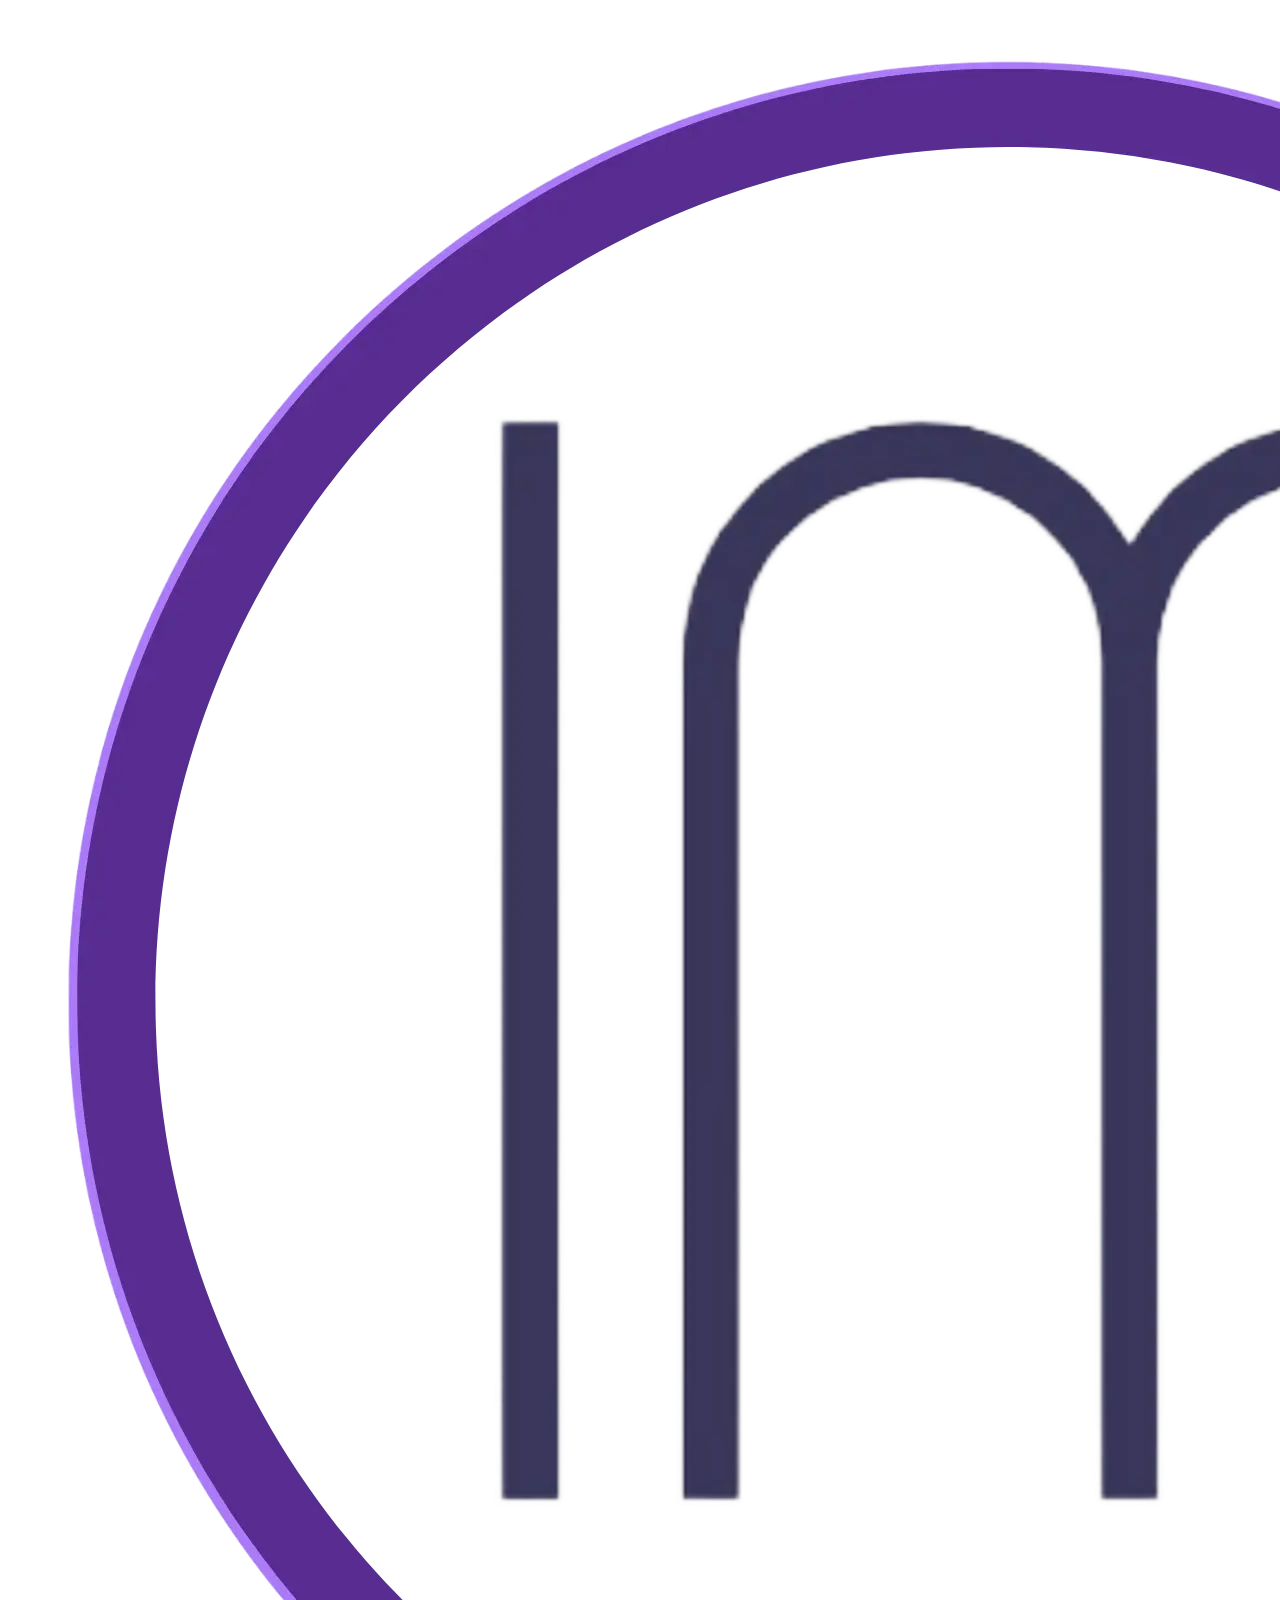
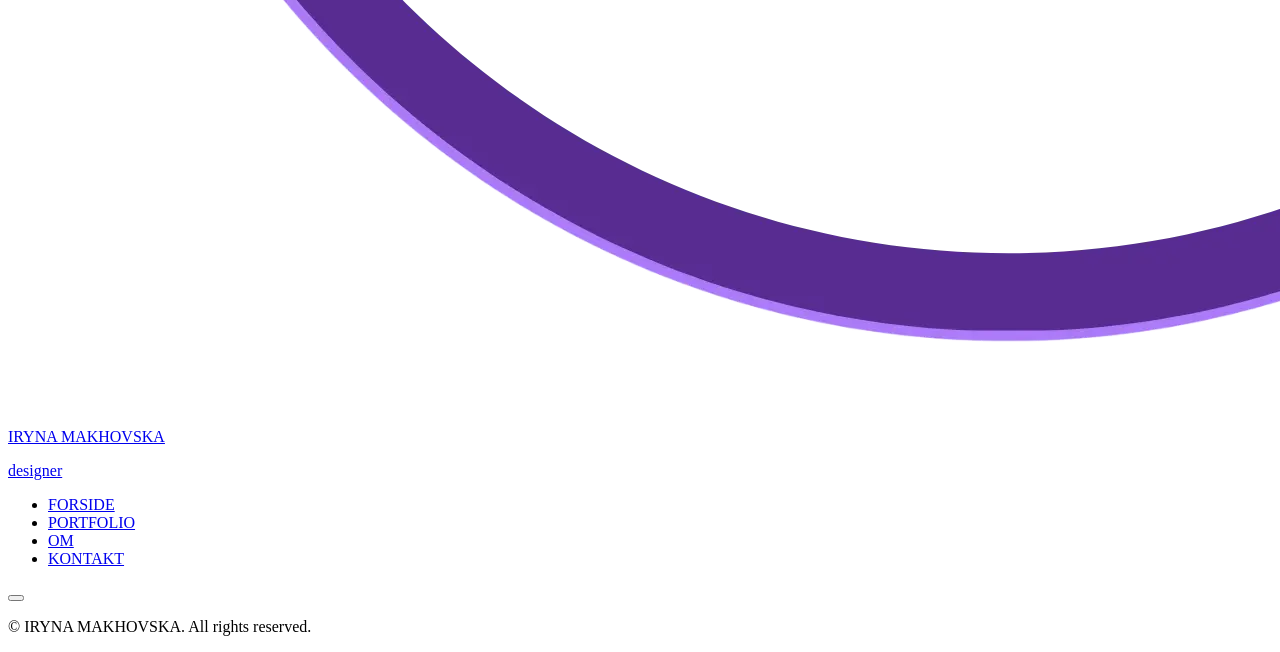
==== kontakt.html @ 2dfa02fa "oprettelse af html-filer og img-mappe" ====
<!DOCTYPE html>
<html lang="en">
<head>
  <meta charset="UTF-8" />
  <meta name="viewport" content="width=device-width, initial-scale=1.0" />
  <title>IRYNA MAKHOVSKA-designer</title>
  <meta name="description" content="IRYNA MAKHOVSKA — Multimediedesigner baseret i Danmark." />
  <meta name="theme-color" content="#002350" />

  <meta property="og:type" content="website" />
  <meta property="og:title" content="IRYNA MAKHOVSKA | Designer" />
  <meta property="og:description" content="Digital Design" />

  <link rel="icon" href="data:image/svg+xml,%3Csvg xmlns='http://www.w3.org/2000/svg' viewBox='0 0 64 64'%3E%3Crect width='64' height='64' fill='%23002350'/%3E%3Ctext x='32' y='42' font-family='Georgia, serif' font-size='30' fill='%23ffffff' text-anchor='middle'%3EIM%3C/text%3E%3C/svg%3E" />

  <!-- Fonts -->
  <link rel="preconnect" href="https://fonts.googleapis.com">
  <link rel="preconnect" href="https://fonts.gstatic.com" crossorigin>
  <link href="https://fonts.googleapis.com/css2?family=Alata&display=swap" rel="stylesheet">

  <!-- Main CSS -->
  <link rel="stylesheet" href="css/style.css" />
</head>

<body>

    <header class="site-header">
    <div class="header-bg"></div>

    <div class="container header-inner">
      <div class="logo">
        <a href="index.html" class="logo-link">
         <div class="logo-image">
           <img src="img/logo.webp" alt="logo-image">
         </div>
         <div class="logo-text">
           <p class="logo-name">IRYNA MAKHOVSKA</p>
           <p class="logo-subtitle">designer</p>
         </div>
        </a>
      </div>

      <nav class="nav" id="primary-nav">
        <ul class="nav-list">
          <li><a href="index.html" aria-current="page">FORSIDE</a></li>
          <li><a href="portefølje.html">PORTFOLIO</a></li>
          <li><a href="om.html">OM</a></li>
          <li><a href="kontakt.html">KONTAKT</a></li>
        </ul>
      </nav>

      <button class="burger" id="navToggle" aria-label="Toggle navigation" aria-expanded="false" aria-controls="primary-nav">
        <span></span>
        <span></span>
        <span></span>
      </button>
    </div>
  </header>

  <main>



     </main>

  <!-- FOOTER -->
  <footer class="site-footer">
    <div class="container footer-inner">
      <p>© <span id="year"></span> IRYNA MAKHOVSKA. All rights reserved.</p>
    </div>
  </footer>

  <script type="module" src="js/main.js"></script>
</body>
</html>
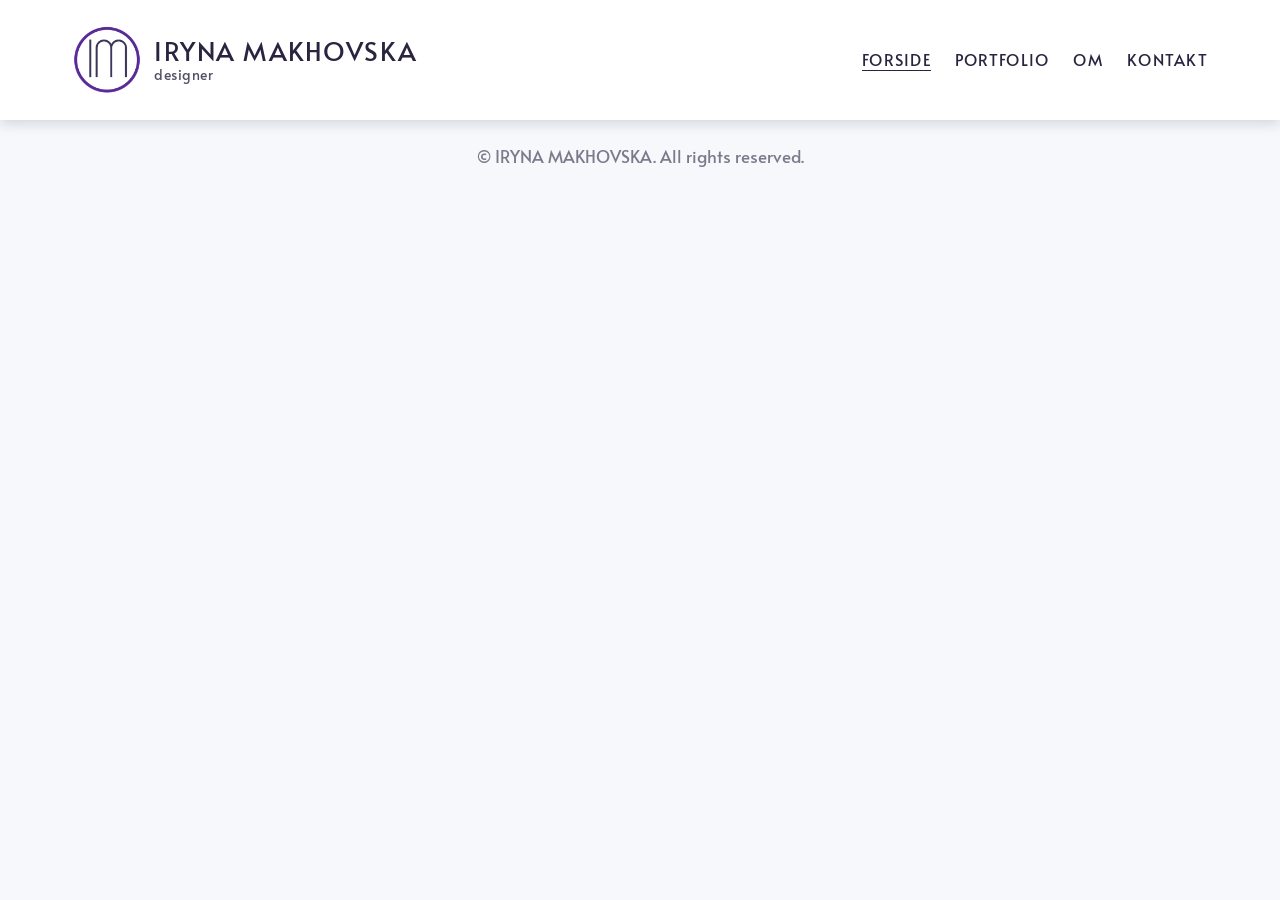
==== commit d95e45fa: "rettelse af index" ====
--- a/kontakt.html
+++ b/kontakt.html
@@ -1,5 +1,5 @@
 <!DOCTYPE html>
-<html lang="en">
+<html lang="da">
 <head>
   <meta charset="UTF-8" />
   <meta name="viewport" content="width=device-width, initial-scale=1.0" />
@@ -22,7 +22,7 @@
   <link rel="stylesheet" href="css/style.css" />
 </head>
 
-<body>
+<body id="top">
 
     <header class="site-header">
     <div class="header-bg"></div>
--- a/css/style.css
+++ b/css/style.css
@@ -0,0 +1,822 @@
+/* Spacing-skala */
+/* Layout */
+/* Breakpoints */
+*,
+*::before,
+*::after {
+  margin: 0;
+  padding: 0;
+  box-sizing: border-box;
+}
+
+html {
+  scroll-behavior: smooth;
+}
+
+body {
+  width: 100%;
+  background-color: #f6f8fc;
+  font-family: "Alata", "Segoe UI", sans-serif;
+  line-height: 1.6;
+  color: #2b2440;
+  overflow-x: hidden;
+  -webkit-font-smoothing: antialiased;
+}
+
+img {
+  max-width: 100%;
+  display: block;
+}
+
+a {
+  color: inherit;
+}
+
+h1,
+h2,
+h3 {
+  font-family: "Alata", Georgia, serif;
+  font-weight: 500;
+  line-height: 1.15;
+  margin: 0 0 1.5rem;
+}
+
+h1 {
+  font-size: clamp(2.5rem, 6vw, 4rem);
+}
+
+h2 {
+  font-size: 2.2rem;
+}
+
+p {
+  font-size: 1.05rem;
+  font-weight: 400;
+}
+
+.heading {
+  font-weight: bold;
+}
+
+section {
+  padding: 40px 0;
+}
+
+.visually-hidden {
+  position: absolute;
+  width: 1px;
+  height: 1px;
+  overflow: hidden;
+  clip: rect(0 0 0 0);
+  white-space: nowrap;
+}
+
+@media (prefers-reduced-motion: reduce) {
+  html {
+    scroll-behavior: auto;
+  }
+  *, *::before, *::after {
+    animation-duration: 0.01ms !important;
+    transition-duration: 0.01ms !important;
+  }
+}
+a:focus-visible,
+button:focus-visible,
+input:focus-visible,
+textarea:focus-visible {
+  outline: 3px solid #9f38ff;
+  outline-offset: 2px;
+}
+
+.fade-in {
+  opacity: 0;
+  transform: translateY(20px);
+  transition: opacity 0.6s ease, transform 0.6s ease;
+}
+.fade-in.visible {
+  opacity: 1;
+  transform: translateY(0);
+}
+
+.section {
+  padding: 4rem 1rem;
+}
+
+.section--light {
+  background: #f6f8fc;
+}
+
+.section--dark {
+  background: #1a181b;
+  color: #f4eefc;
+}
+
+.section__heading {
+  text-align: center;
+  margin-bottom: 2.5rem;
+}
+
+.section__heading--on-dark {
+  color: #f4eefc;
+}
+
+.site-header {
+  position: relative;
+  height: 120px;
+  display: flex;
+  align-items: center;
+  color: #ffffff;
+  z-index: 1000;
+  box-shadow: 0 4px 12px rgba(5, 26, 46, 0.15);
+}
+
+.header-bg {
+  position: absolute;
+  inset: 0;
+  background: white;
+  background-size: cover;
+  background-position: center;
+  z-index: 0;
+}
+
+.header-inner {
+  position: relative;
+  z-index: 1;
+  display: flex;
+  justify-content: space-between;
+  align-items: center;
+  width: 100%;
+  height: 100%;
+  padding: 0 0.5rem;
+}
+
+/* Logo */
+.logo {
+  display: flex;
+  flex-direction: column;
+  line-height: 1.1;
+  align-items: flex-start;
+  text-align: left;
+  color: #2b2440;
+}
+
+.logo-name {
+  font-size: 1.6rem;
+  letter-spacing: 0.06em;
+  margin: 0 0 0.15rem;
+  font-family: "Alata", Georgia, serif;
+  font-weight: 500;
+  text-align: left;
+}
+
+.logo-subtitle {
+  font-size: 0.85rem;
+  letter-spacing: 0.04em;
+  opacity: 0.8;
+  margin: 0;
+  text-align: left;
+}
+
+.logo-link {
+  display: flex;
+  align-items: center;
+  gap: 0.75rem;
+  text-align: left;
+  text-decoration: none;
+  color: inherit;
+}
+
+.logo-image {
+  width: 70px;
+  height: 70px;
+  flex-shrink: 0;
+}
+
+.logo-image img {
+  width: 100%;
+  height: 100%;
+  -o-object-fit: contain;
+     object-fit: contain;
+  display: block;
+}
+
+.logo-text {
+  display: flex;
+  flex-direction: column;
+  align-items: flex-start;
+  text-align: left;
+}
+
+/* Navigation */
+.nav-list {
+  display: flex;
+  gap: 1.5rem;
+  list-style: none;
+  margin: 0;
+  padding: 0;
+}
+.nav-list a {
+  color: #2b2440;
+  text-decoration: none;
+  letter-spacing: 0.08em;
+  font-size: 1rem;
+}
+.nav-list a:hover, .nav-list a:focus-visible {
+  opacity: 0.6;
+}
+.nav-list a[aria-current=page] {
+  border-bottom: 1px solid currentColor;
+}
+
+/* Burger */
+.burger {
+  display: none;
+  flex-direction: column;
+  gap: 5px;
+  background: none;
+  border: none;
+  cursor: pointer;
+  padding: 0;
+  z-index: 10;
+}
+.burger span {
+  width: 28px;
+  height: 3px;
+  background-color: #2b2440;
+  transition: 0.3s ease;
+}
+.burger.active span:nth-child(1) {
+  transform: translateY(8px) rotate(45deg);
+}
+.burger.active span:nth-child(2) {
+  opacity: 0;
+}
+.burger.active span:nth-child(3) {
+  transform: translateY(-8px) rotate(-45deg);
+}
+
+/* Container */
+.container {
+  width: 100%;
+  max-width: 1200px;
+  margin: 0 auto;
+  padding: 0 2rem;
+}
+
+h1 {
+  text-align: center;
+  margin-bottom: 50px;
+}
+
+/* Hero */
+.hero {
+  position: relative;
+  min-height: 60vh;
+  display: flex;
+  align-items: center;
+  overflow: hidden;
+  color: #f4eefc;
+}
+
+.hero-bg {
+  position: absolute;
+  inset: 0;
+  background-image: url(../img/bg4.webp);
+  background-size: cover;
+  background-position: center;
+  background-repeat: no-repeat;
+}
+
+.hero-content {
+  position: relative;
+  z-index: 1;
+  padding: 2.5rem 1rem 4rem;
+  max-width: 1100px;
+  margin: 0 auto;
+  width: 100%;
+  text-align: center;
+}
+
+.hero-name {
+  font-size: clamp(2.5rem, 6vw, 4rem);
+  letter-spacing: 0.02em;
+  color: #f4eefc;
+}
+
+.hero-tagline {
+  max-width: 32ch;
+  margin-left: auto;
+  margin-right: auto;
+  opacity: 0.85;
+  margin-bottom: 1.5rem;
+}
+
+/* Knapper */
+.btn-dark, .btn {
+  display: block;
+  width: -moz-max-content;
+  width: max-content;
+  margin: 1.5rem auto 0;
+  font-family: "Alata", Georgia, serif;
+  font-size: 0.9rem;
+  font-weight: 600;
+  letter-spacing: 0.04em;
+  text-decoration: none;
+  padding: 0.65em 1.8em;
+  border-radius: 999px;
+  border: 2px solid #9f38ff;
+  cursor: pointer;
+  transition: transform 0.15s ease, background 0.15s ease, color 0.15s ease;
+}
+.btn-dark:active, .btn:active {
+  transform: scale(0.97);
+}
+
+.btn {
+  background: #ffffff;
+  color: #2b2440;
+}
+.btn:hover, .btn:focus-visible {
+  background: #cdb2ea;
+}
+
+.btn-dark {
+  background: transparent;
+  color: #f4eefc;
+}
+.btn-dark:hover, .btn-dark:focus-visible {
+  background: #9f38ff;
+  color: #ffffff;
+}
+
+/* Om mig */
+.about {
+  max-width: 1100px;
+  margin: 0 auto;
+  display: grid;
+  gap: 1.5rem;
+  text-align: start;
+  color: white;
+  background-color: #1a181b;
+  border-radius: 20px;
+  padding-bottom: 3rem;
+}
+@media (min-width: 700px) {
+  .about {
+    grid-template-columns: 1fr 1fr;
+    text-align: left;
+    align-items: center;
+    gap: 2.5rem;
+  }
+}
+
+.about-text {
+  padding: 2rem;
+}
+
+.about-image img {
+  border-radius: 20px;
+  margin: 0 auto;
+}
+
+/* Kernekompetencer */
+.section-dark {
+  background-color: #1a181b;
+}
+
+.section-heading-on-dark {
+  color: #f4eefc;
+}
+
+.competence-grid {
+  display: grid;
+  grid-template-columns: 1fr;
+  gap: 1.5rem;
+  max-width: 1100px;
+  margin: 0 auto 2.5rem;
+}
+@media (min-width: 700px) {
+  .competence-grid {
+    grid-template-columns: repeat(3, 1fr);
+    gap: 2.5rem;
+  }
+}
+
+.competence-col {
+  position: relative;
+  min-height: 340px;
+  border-radius: 20px;
+  overflow: hidden;
+  background-size: cover;
+  background-position: center;
+  display: flex;
+  align-items: center;
+  text-align: center;
+}
+
+.competence-col-overlay {
+  position: absolute;
+  inset: 0;
+  background-color: #e7d9f4;
+}
+
+.competence-col-content {
+  position: relative;
+  z-index: 1;
+  width: 100%;
+  padding: 1.5rem 1rem;
+}
+
+.competence-col-title {
+  display: inline-block;
+  background: transparent;
+  color: #2b2440;
+  padding: 0.3em 1em;
+  font-size: clamp(1.6rem, 4.5vw, 3rem);
+  font-weight: bold;
+  text-decoration: underline;
+  margin-bottom: 1rem;
+  overflow-wrap: break-word;
+}
+
+.competence-col-list {
+  list-style: none;
+  margin: 0;
+  padding: 0;
+  display: flex;
+  flex-direction: column;
+  gap: 0.5rem;
+}
+.competence-col-list li {
+  color: #2b2440;
+  font-size: clamp(0.9rem, 2vw, 1.5rem);
+  overflow-wrap: break-word;
+  hyphens: auto;
+}
+
+.tool-badge {
+  display: inline-flex;
+  align-items: center;
+  justify-content: center;
+  width: 3.2rem;
+  height: 3.2rem;
+  border-radius: 12px;
+  overflow: hidden;
+  box-shadow: 0 4px 12px rgba(255, 255, 255, 0.7);
+}
+.tool-badge img {
+  width: 100%;
+  height: 100%;
+  -o-object-fit: contain;
+     object-fit: contain;
+}
+
+.tool-badge-plain {
+  background: #ffffff;
+  padding: 0.6rem;
+  box-shadow: 0 4px 12px rgba(26, 24, 27, 0.15);
+}
+
+.tools-block {
+  max-width: 1100px;
+  margin: 0 auto;
+  padding: 2.5rem 1rem;
+  text-align: center;
+  background-color: #1a181b;
+}
+
+.tools-heading {
+  color: #f4eefc;
+  font-size: 2rem;
+  letter-spacing: 0.08em;
+  opacity: 0.7;
+  margin-bottom: 1.5rem;
+}
+
+.tools-row {
+  display: flex;
+  flex-wrap: wrap;
+  justify-content: center;
+  gap: 0.9rem;
+}
+
+/*Cases*/
+.cases-nav {
+  padding: 3rem 0 1rem;
+  background-color: #ffffff;
+  margin-bottom: 50px;
+  padding-bottom: 70px;
+  background-size: cover;
+  background-position: center;
+  background-repeat: no-repeat;
+}
+.cases-nav .container {
+  max-width: 100%;
+  padding: 0 3rem;
+}
+
+.cases-nav-grid {
+  display: grid;
+  grid-template-columns: repeat(4, 1fr);
+  gap: 2rem;
+}
+
+.cases-nav-item {
+  position: relative;
+  display: block;
+  aspect-ratio: 1/1;
+  overflow: hidden;
+  border-radius: 20px;
+  text-decoration: none;
+  text-align: center;
+  box-shadow: 0 12px 30px rgba(26, 24, 27, 0.5);
+}
+
+.cases-nav-item img {
+  width: 100%;
+  height: 100%;
+  -o-object-fit: cover;
+     object-fit: cover;
+  transition: transform 0.4s ease;
+}
+
+.cases-nav-item::after {
+  content: "";
+  position: absolute;
+  inset: 0;
+  background: linear-gradient(to top, rgba(0, 0, 0, 0.55), rgba(0, 0, 0, 0));
+}
+
+.cases-nav-title {
+  position: absolute;
+  left: 0;
+  right: 0;
+  padding-left: 0.8rem;
+  padding-right: 0.8rem;
+  padding-bottom: 20px;
+  text-align: center;
+  bottom: 1rem;
+  z-index: 1;
+  color: #ffffff;
+  font-family: "Alata", Georgia, serif, serif;
+  font-size: clamp(1rem, 1.6vw, 1.6rem);
+  letter-spacing: 0.02rem;
+  overflow-wrap: break-word;
+  hyphens: auto;
+}
+
+.cases-nav-item:hover img,
+.cases-nav-item:focus-visible img {
+  transform: scale(1.06);
+}
+
+/* Kontaktformular */
+.contact-section {
+  background-image: url(../img/bg-light.webp);
+  background-size: cover;
+  background-position: center;
+  background-repeat: no-repeat;
+}
+
+.section__intro {
+  max-width: 42ch;
+  margin: 0 auto 1.5rem;
+  text-align: center;
+  opacity: 0.85;
+}
+
+.contact-form {
+  max-width: 480px;
+  margin: 0 auto;
+  background-color: white;
+  border-radius: 20px;
+  padding: 2.5rem;
+  margin-bottom: 4rem;
+  display: flex;
+  flex-direction: column;
+  gap: 1rem;
+  box-shadow: 0 12px 30px rgba(26, 24, 27, 0.5);
+}
+
+.contact-form-field {
+  font-family: "Alata", "Segoe UI", sans-serif;
+  font-size: 0.95rem;
+  padding: 0.75em 1em;
+  border: 1px solid rgba(43, 36, 64, 0.5);
+  border-radius: 20px;
+  background: #ffffff;
+}
+.contact-form-field::-moz-placeholder {
+  color: rgba(43, 36, 64, 0.55);
+}
+.contact-form-field::placeholder {
+  color: rgba(43, 36, 64, 0.55);
+}
+
+.contact-form-field-textarea {
+  resize: vertical;
+  min-height: 8rem;
+}
+
+.contact-form-status {
+  margin: 0;
+  font-size: 0.85rem;
+  min-height: 1.2em;
+}
+.contact-form-status[data-state=success] {
+  color: #1a7a3d;
+}
+.contact-form-status[data-state=error] {
+  color: #b3261e;
+}
+
+/* Footer */
+.site-footer {
+  text-align: center;
+  padding: 1.5rem;
+  font-size: 0.8rem;
+  color: rgba(43, 36, 64, 0.6);
+}
+
+/* Case study (portfolio.html) */
+.case-title {
+  text-align: center;
+  margin-bottom: 1.5rem;
+}
+
+.case-split {
+  display: grid;
+  gap: 1rem;
+  max-width: 1100px;
+  margin: 0 auto 4rem;
+  padding: 0 1rem;
+}
+@media (min-width: 700px) {
+  .case-split {
+    grid-template-columns: 1fr 1fr;
+    gap: 2.5rem;
+    align-items: stretch;
+  }
+}
+
+.case-split-image img {
+  width: 100%;
+  height: 100%;
+  -o-object-fit: cover;
+     object-fit: cover;
+  border-radius: 20px;
+}
+
+.case-split-text {
+  background: #e7d9f4;
+  border-radius: 20px;
+  padding: 1.5rem;
+  display: flex;
+  flex-direction: column;
+  justify-content: center;
+  gap: 1rem;
+}
+
+.case-meta-inline {
+  font-size: 0.9rem;
+  font-weight: 600;
+  opacity: 0.75;
+}
+
+.case-tools-inline {
+  font-size: 0.85rem;
+  opacity: 0.7;
+}
+
+/* Flydende kontakt-knap  */
+.floating-contact {
+  position: fixed;
+  right: 1rem;
+  bottom: 1rem;
+  z-index: 500;
+  display: inline-block;
+  padding: 0.65em 1.5em;
+  border-radius: 999px;
+  background: #9f38ff;
+  color: #ffffff;
+  font-family: "Alata", Georgia, serif;
+  font-weight: 600;
+  font-size: 0.9rem;
+  text-decoration: none;
+  box-shadow: 0 6px 18px rgba(26, 24, 27, 0.35);
+  transition: transform 0.15s ease;
+}
+.floating-contact:hover, .floating-contact:focus-visible {
+  transform: scale(1.05);
+}
+
+/* 1200px */
+@media (max-width: 1200px) {
+  .cases-nav-grid {
+    grid-template-columns: repeat(2, 1fr);
+  }
+  .cases-nav-title {
+    font-size: clamp(1.2rem, 3.2vw, 2.6rem);
+  }
+}
+/* 900px */
+@media (max-width: 900px) {
+  .burger {
+    display: flex;
+    position: absolute;
+    top: 50%;
+    right: 1.5rem;
+    transform: translateY(-50%);
+    z-index: 20;
+  }
+  .nav {
+    position: absolute;
+    top: 100%;
+    right: 0;
+    width: 100%;
+    background: #ffffff;
+    padding: 2rem 0;
+    transform: translateY(-200%);
+    opacity: 0;
+    pointer-events: none;
+    text-align: center;
+    transition: 0.3s ease;
+  }
+  .nav.open {
+    transform: translateY(0);
+    opacity: 1;
+    pointer-events: auto;
+  }
+  .nav-list {
+    flex-direction: column;
+    gap: 1.5rem;
+  }
+  .nav-list a {
+    font-size: 1.1rem;
+    color: #2b2440;
+  }
+  p {
+    font-size: 16px;
+  }
+  .competence-col-title {
+    font-size: 1.5rem;
+  }
+  .cases-nav-grid {
+    grid-template-columns: repeat(2, 1fr);
+  }
+  .section__heading {
+    font-size: 1.6rem;
+  }
+  .competence-col {
+    min-height: 220px;
+  }
+  .tools-row {
+    gap: 0.6rem;
+  }
+  .tool-badge {
+    width: 2.6rem;
+    height: 2.6rem;
+  }
+}
+/*  600px */
+@media (max-width: 600px) {
+  .btn-primary,
+  .btn-ghost {
+    max-width: 80%;
+  }
+  .site-header {
+    height: auto;
+    min-height: 100px;
+    padding: 1rem 0;
+  }
+  .header-inner {
+    flex-direction: row;
+    align-items: center;
+    justify-content: space-between;
+    gap: 0.5rem;
+  }
+  .container .header-inner {
+    width: 100% !important;
+    max-width: 100% !important;
+  }
+  .logo-name {
+    font-size: 1.2rem;
+  }
+  .about-text {
+    padding: 1rem;
+  }
+  .cases-nav-grid {
+    grid-template-columns: 1fr;
+  }
+  .cases-nav-title {
+    font-size: clamp(1.7rem, 6vw, 2.4rem);
+  }
+  .competence-col {
+    min-height: 180px;
+    padding-left: 10px;
+    padding-right: 1rem;
+  }
+  .contact-form {
+    margin: 1rem;
+  }
+}/*# sourceMappingURL=style.css.map */
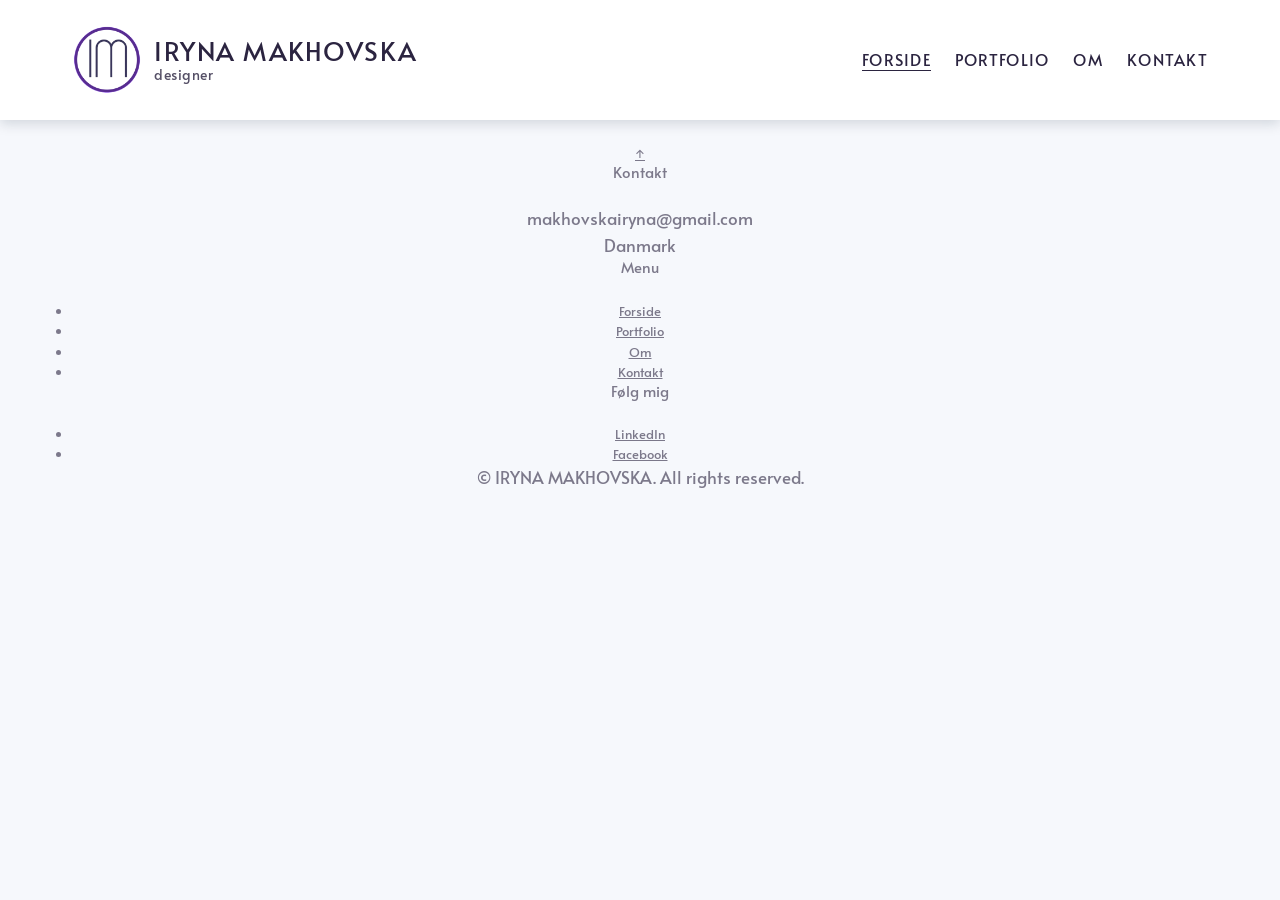
==== commit a40fd070: "footer" ====
--- a/kontakt.html
+++ b/kontakt.html
@@ -63,13 +63,38 @@
 
      </main>
 
-  <!-- FOOTER -->
-  <footer class="site-footer">
-    <div class="container footer-inner">
-      <p>© <span id="year"></span> IRYNA MAKHOVSKA. All rights reserved.</p>
+   <!-- FOOTER -->
+<footer class="site-footer">
+  <a href="#top" class="scroll-top" aria-label="Til toppen">↑</a>
+
+  <div class="container footer-grid">
+    <div class="footer-col">
+      <h3>Kontakt</h3>
+      <p>makhovskairyna@gmail.com<br>Danmark</p>
     </div>
-  </footer>
 
-  <script type="module" src="js/main.js"></script>
+    <div class="footer-col">
+      <h3>Menu</h3>
+      <ul>
+        <li><a href="index.html">Forside</a></li>
+        <li><a href="portfolio.html">Portfolio</a></li>
+        <li><a href="om.html">Om</a></li>
+        <li><a href="kontakt.html">Kontakt</a></li>
+      </ul>
+    </div>
+
+    <div class="footer-col">
+      <h3>Følg mig</h3>
+      <ul>
+        <li><a href="#">LinkedIn</a></li>
+        <li><a href="#">Facebook</a></li>
+      </ul>
+    </div>
+  </div>
+
+  <div class="footer-bottom">
+    <p>© <span id="year"></span> IRYNA MAKHOVSKA. All rights reserved.</p>
+  </div>
+</footer>
 </body>
-</html>  +</html>
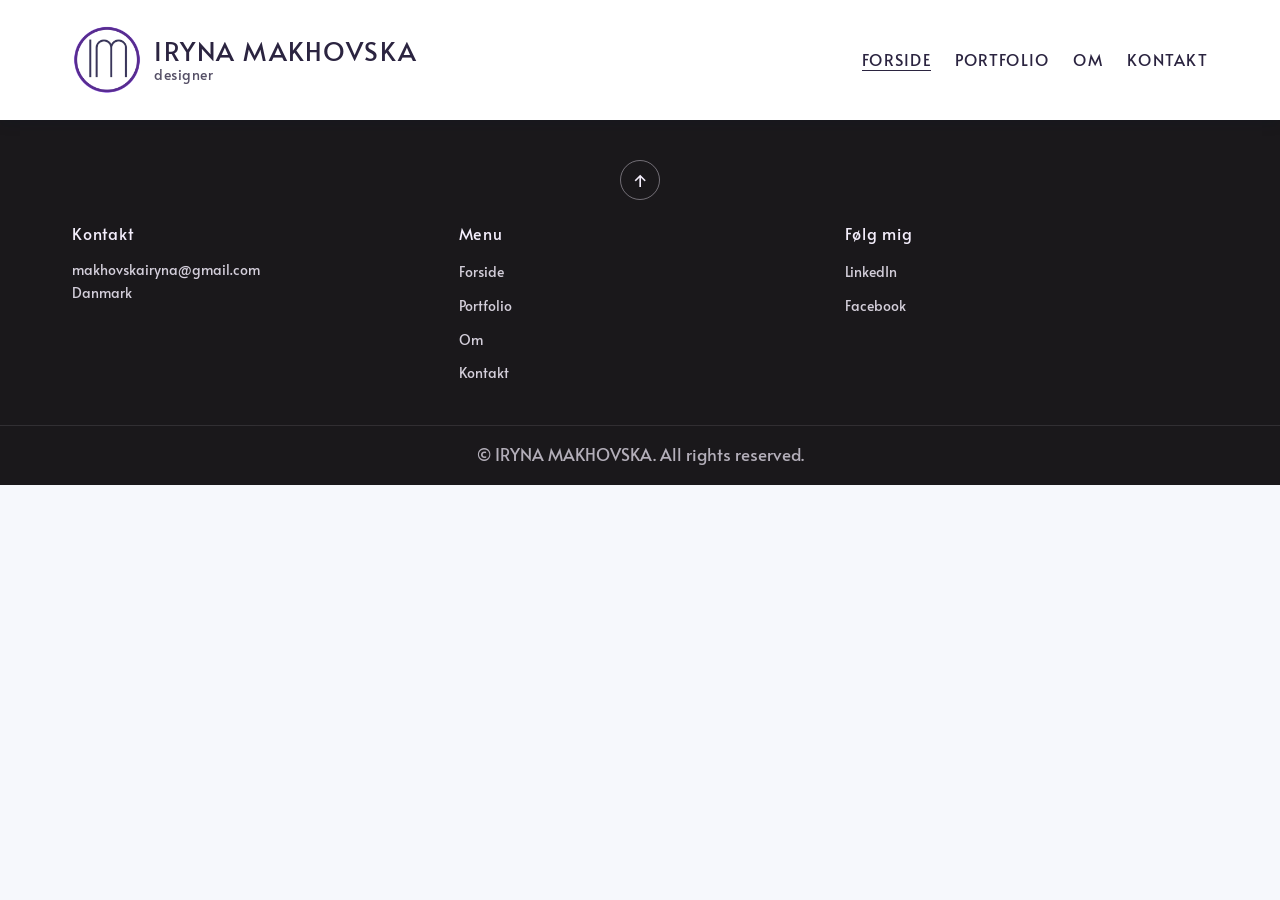
==== commit 5e54e0d6: "tekst" ====
--- a/kontakt.html
+++ b/kontakt.html
@@ -43,7 +43,7 @@
       <nav class="nav" id="primary-nav">
         <ul class="nav-list">
           <li><a href="index.html" aria-current="page">FORSIDE</a></li>
-          <li><a href="portefølje.html">PORTFOLIO</a></li>
+          <li><a href="portfolio.html">PORTFOLIO</a></li>
           <li><a href="om.html">OM</a></li>
           <li><a href="kontakt.html">KONTAKT</a></li>
         </ul>
--- a/css/style.css
+++ b/css/style.css
@@ -281,7 +281,7 @@
 .hero-bg {
   position: absolute;
   inset: 0;
-  background-image: url(../img/bg4.webp);
+  background-image: url(../img/hero-bg.webp);
   background-size: cover;
   background-position: center;
   background-repeat: no-repeat;
@@ -517,14 +517,14 @@
 
 .cases-nav-grid {
   display: grid;
-  grid-template-columns: repeat(4, 1fr);
+  grid-template-columns: repeat(3, 1fr);
   gap: 2rem;
 }
 
 .cases-nav-item {
   position: relative;
   display: block;
-  aspect-ratio: 1/1;
+  aspect-ratio: 4/3;
   overflow: hidden;
   border-radius: 20px;
   text-decoration: none;
@@ -559,7 +559,7 @@
   z-index: 1;
   color: #ffffff;
   font-family: "Alata", Georgia, serif, serif;
-  font-size: clamp(1rem, 1.6vw, 1.6rem);
+  font-size: clamp(1.3rem, 3.2vw, 2.6rem);
   letter-spacing: 0.02rem;
   overflow-wrap: break-word;
   hyphens: auto;
@@ -578,7 +578,7 @@
   background-repeat: no-repeat;
 }
 
-.section__intro {
+.section-intro {
   max-width: 42ch;
   margin: 0 auto 1.5rem;
   text-align: center;
@@ -630,46 +630,101 @@
   color: #b3261e;
 }
 
-/* Footer */
 .site-footer {
+  background: #1a181b;
+  color: #f4eefc;
+  padding-top: 2.5rem;
+}
+
+.scroll-top {
+  display: flex;
+  align-items: center;
+  justify-content: center;
+  width: 2.5rem;
+  height: 2.5rem;
+  margin: 0 auto 1.5rem;
+  border: 1px solid rgba(244, 238, 252, 0.4);
+  border-radius: 50%;
+  color: #f4eefc;
+  text-decoration: none;
+  font-size: 1.2rem;
+}
+
+.footer-grid {
+  display: grid;
+  gap: 1.5rem;
+  padding-bottom: 2.5rem;
   text-align: center;
-  padding: 1.5rem;
+}
+@media (min-width: 700px) {
+  .footer-grid {
+    grid-template-columns: repeat(3, 1fr);
+    text-align: left;
+  }
+}
+
+.footer-col h3 {
+  font-size: 1rem;
+  letter-spacing: 0.05em;
+  margin-bottom: 1rem;
+  color: #f4eefc;
+}
+
+.footer-col ul {
+  list-style: none;
+  margin: 0;
+  padding: 0;
+  display: flex;
+  flex-direction: column;
+  gap: 0.5rem;
+}
+
+.footer-col a {
+  color: rgba(244, 238, 252, 0.85);
+  text-decoration: none;
+  font-size: 0.9rem;
+}
+.footer-col a:hover {
+  opacity: 0.7;
+}
+
+.footer-col p {
+  font-size: 0.9rem;
+  opacity: 0.85;
+}
+
+.footer-bottom {
+  border-top: 1px solid rgba(244, 238, 252, 0.15);
+  text-align: center;
+  padding: 1rem;
   font-size: 0.8rem;
-  color: rgba(43, 36, 64, 0.6);
+  opacity: 0.7;
 }
 
 /* Case study (portfolio.html) */
-.case-title {
-  text-align: center;
-  margin-bottom: 1.5rem;
-}
-
-.case-split {
+.case-card {
   display: grid;
-  gap: 1rem;
   max-width: 1100px;
   margin: 0 auto 4rem;
-  padding: 0 1rem;
+  border-radius: 20px;
+  overflow: hidden;
 }
 @media (min-width: 700px) {
-  .case-split {
+  .case-card {
     grid-template-columns: 1fr 1fr;
-    gap: 2.5rem;
-    align-items: stretch;
-  }
-}
-
-.case-split-image img {
+  }
+}
+
+.case-card-image img {
   width: 100%;
   height: 100%;
   -o-object-fit: cover;
      object-fit: cover;
-  border-radius: 20px;
-}
-
-.case-split-text {
+  display: block;
+}
+
+.case-card-text {
   background: #e7d9f4;
-  border-radius: 20px;
   padding: 1.5rem;
   display: flex;
   flex-direction: column;
@@ -686,6 +741,93 @@
 .case-tools-inline {
   font-size: 0.85rem;
   opacity: 0.7;
+}
+
+.case-process {
+  display: grid;
+  gap: 1.5rem;
+  max-width: 1100px;
+  margin: 0 auto 4rem;
+  padding: 0 1rem;
+}
+@media (min-width: 700px) {
+  .case-process {
+    grid-template-columns: repeat(2, 1fr);
+  }
+}
+
+.case-process[hidden] {
+  display: none;
+}
+
+.case-process-item img {
+  width: 100%;
+  border-radius: 20px;
+  margin-bottom: 1rem;
+}
+.case-process-item h3 {
+  font-size: 1.1rem;
+  margin-bottom: 0.4rem;
+}
+
+/*Det kan jeg (portfolio.html*/
+.skills-detail-grid {
+  display: grid;
+  grid-template-columns: 1fr;
+  gap: 1.5rem;
+  max-width: 1100px;
+  margin: 0 auto;
+  padding: 0 1rem;
+}
+@media (min-width: 700px) {
+  .skills-detail-grid {
+    grid-template-columns: repeat(2, 1fr);
+  }
+}
+@media (min-width: 1024px) {
+  .skills-detail-grid {
+    grid-template-columns: repeat(4, 1fr);
+  }
+}
+
+.skill-card {
+  background: #e7d9f4;
+  border-radius: 20px;
+  overflow: hidden;
+  box-shadow: 0 8px 20px rgba(26, 24, 27, 0.12);
+  display: flex;
+  flex-direction: column;
+}
+
+.skill-card img {
+  width: 100%;
+  aspect-ratio: 4/3;
+  -o-object-fit: cover;
+     object-fit: cover;
+  display: block;
+}
+
+.skill-card-body {
+  padding: 1rem;
+  display: flex;
+  flex-direction: column;
+  gap: 0.5rem;
+}
+
+.skill-card-body h3 {
+  font-size: 1.1rem;
+  margin-bottom: 0;
+}
+
+.skill-intro {
+  font-size: 0.9rem;
+  opacity: 0.8;
+}
+
+.skill-detail {
+  margin-top: 0.5rem;
+  font-size: 0.9rem;
+  opacity: 0.9;
 }
 
 /* Flydende kontakt-knap  */
@@ -713,10 +855,15 @@
 /* 1200px */
 @media (max-width: 1200px) {
   .cases-nav-grid {
-    grid-template-columns: repeat(2, 1fr);
+    grid-template-columns: 1fr;
   }
   .cases-nav-title {
-    font-size: clamp(1.2rem, 3.2vw, 2.6rem);
+    font-size: clamp(3rem, 3.2vw, 2.6rem);
+  }
+  .cases-nav-item {
+    width: 70%;
+    max-width: 650px;
+    margin: 0 auto;
   }
 }
 /* 900px */
@@ -762,7 +909,15 @@
     font-size: 1.5rem;
   }
   .cases-nav-grid {
-    grid-template-columns: repeat(2, 1fr);
+    grid-template-columns: 1fr;
+  }
+  .cases-nav-title {
+    font-size: clamp(3rem, 4vw, 2.6rem);
+  }
+  .cases-nav-item {
+    width: 80%;
+    max-width: 650px;
+    margin: 0 auto;
   }
   .section__heading {
     font-size: 1.6rem;
@@ -808,6 +963,9 @@
   .cases-nav-grid {
     grid-template-columns: 1fr;
   }
+  .cases-nav-item {
+    width: 100%;
+  }
   .cases-nav-title {
     font-size: clamp(1.7rem, 6vw, 2.4rem);
   }
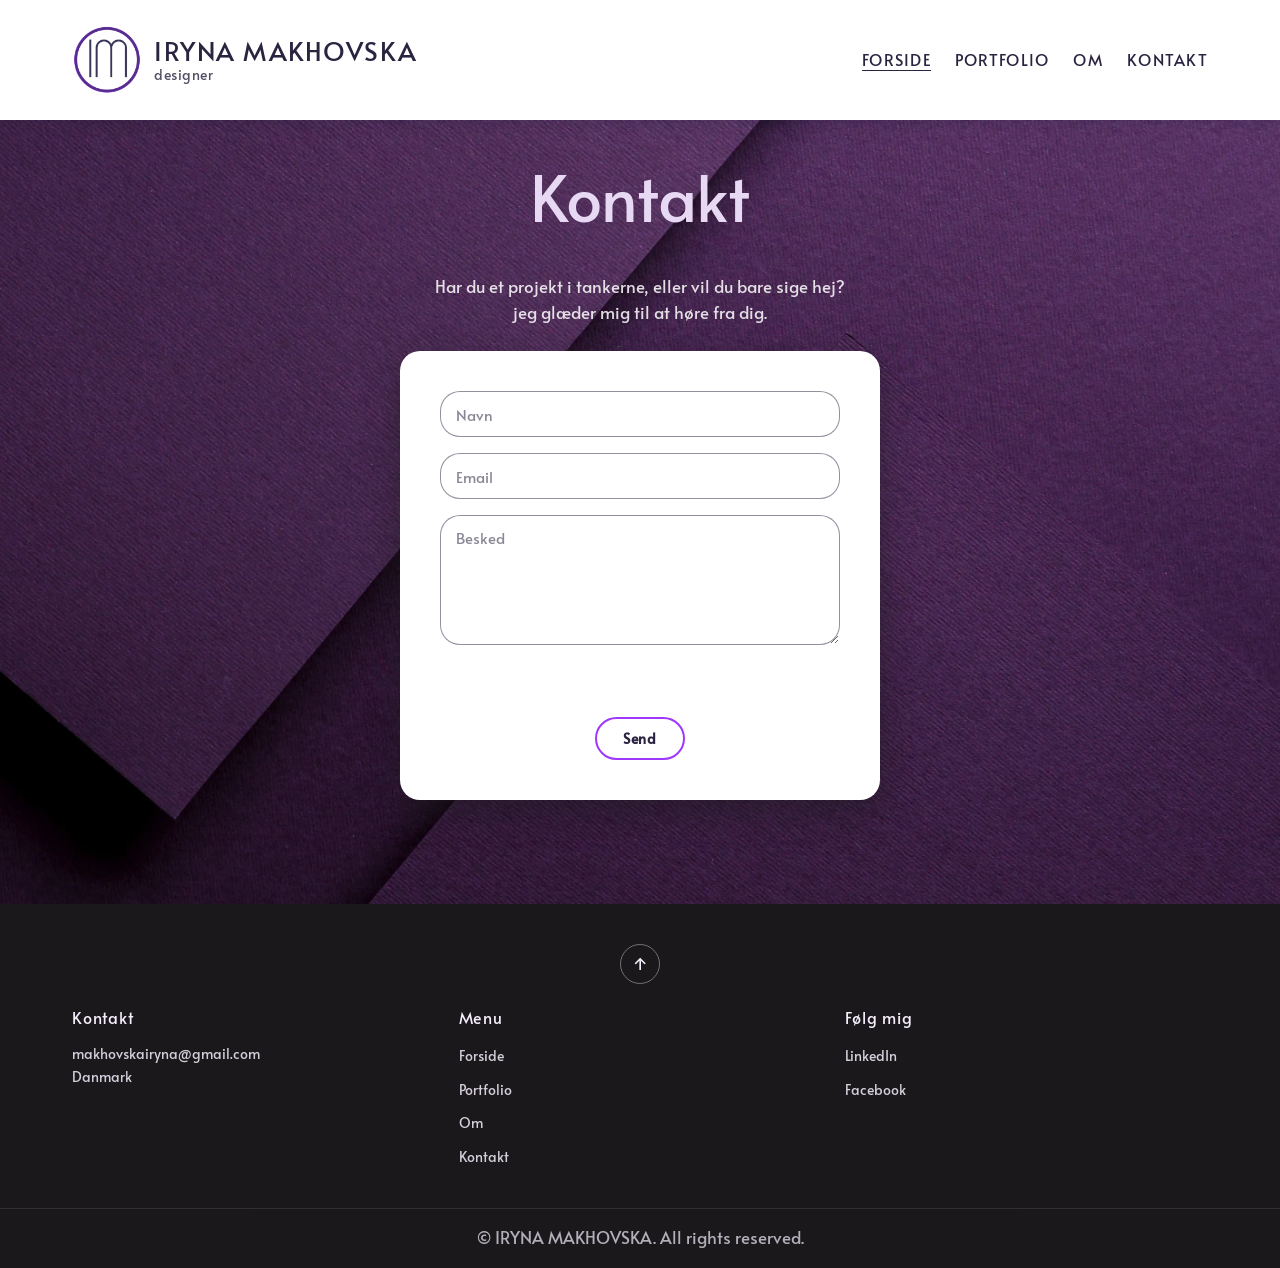
==== commit 12b3ff13: "html" ====
--- a/kontakt.html
+++ b/kontakt.html
@@ -59,9 +59,35 @@
 
   <main>
 
+      <!-- KONTAKT -->
+    <section class="contact-section" id="kontakt">
+      <h1 class="section-heading">Kontakt</h1>
+       <div class="section-intro">
+          <p>Har du et projekt i tankerne, eller vil du bare sige hej? </p>
+          <p> jeg glæder mig til at høre fra dig.</p>
+       </div>
+
+      <form class="contact-form" id="contactForm" novalidate>
+        <label class="visually-hidden" for="cf-name">Navn</label>
+        <input class="contact-form-field" type="text" id="cf-name" name="name" placeholder="Navn" required>
+
+        <label class="visually-hidden" for="cf-email">Email</label>
+        <input class="contact-form-field" type="email" id="cf-email" name="email" placeholder="Email" required>
+
+        <label class="visually-hidden" for="cf-message">Besked</label>
+        <textarea class="contact-form-field contact-form-field-textarea" id="cf-message" name="message" rows="5" placeholder="Besked" required></textarea>
+
+        <p class="contact-form-status" id="contactFormStatus" role="status" aria-live="polite"></p>
+
+        <button type="submit" class="btn">Send</button>
+      </form>
+    </section>
 
 
-     </main>
+
+
+
+  </main>
 
    <!-- FOOTER -->
 <footer class="site-footer">
--- a/css/style.css
+++ b/css/style.css
@@ -102,21 +102,21 @@
   padding: 4rem 1rem;
 }
 
-.section--light {
+.section-light {
   background: #f6f8fc;
 }
 
-.section--dark {
+.section-dark {
   background: #1a181b;
   color: #f4eefc;
 }
 
-.section__heading {
+.section-heading {
   text-align: center;
   margin-bottom: 2.5rem;
 }
 
-.section__heading--on-dark {
+.section-heading-on-dark {
   color: #f4eefc;
 }
 
@@ -572,10 +572,14 @@
 
 /* Kontaktformular */
 .contact-section {
-  background-image: url(../img/bg-light.webp);
+  background-image: url(../img/bg4.webp);
   background-size: cover;
   background-position: center;
   background-repeat: no-repeat;
+}
+
+.section-heading {
+  color: #e7d9f4;
 }
 
 .section-intro {
@@ -583,6 +587,7 @@
   margin: 0 auto 1.5rem;
   text-align: center;
   opacity: 0.85;
+  color: #ffffff;
 }
 
 .contact-form {
@@ -858,7 +863,7 @@
     grid-template-columns: 1fr;
   }
   .cases-nav-title {
-    font-size: clamp(3rem, 3.2vw, 2.6rem);
+    font-size: clamp(1.8rem, 3.2vw, 2.6rem);
   }
   .cases-nav-item {
     width: 70%;
@@ -912,7 +917,7 @@
     grid-template-columns: 1fr;
   }
   .cases-nav-title {
-    font-size: clamp(3rem, 4vw, 2.6rem);
+    font-size: clamp(1.8rem, 4vw, 2.6rem);
   }
   .cases-nav-item {
     width: 80%;
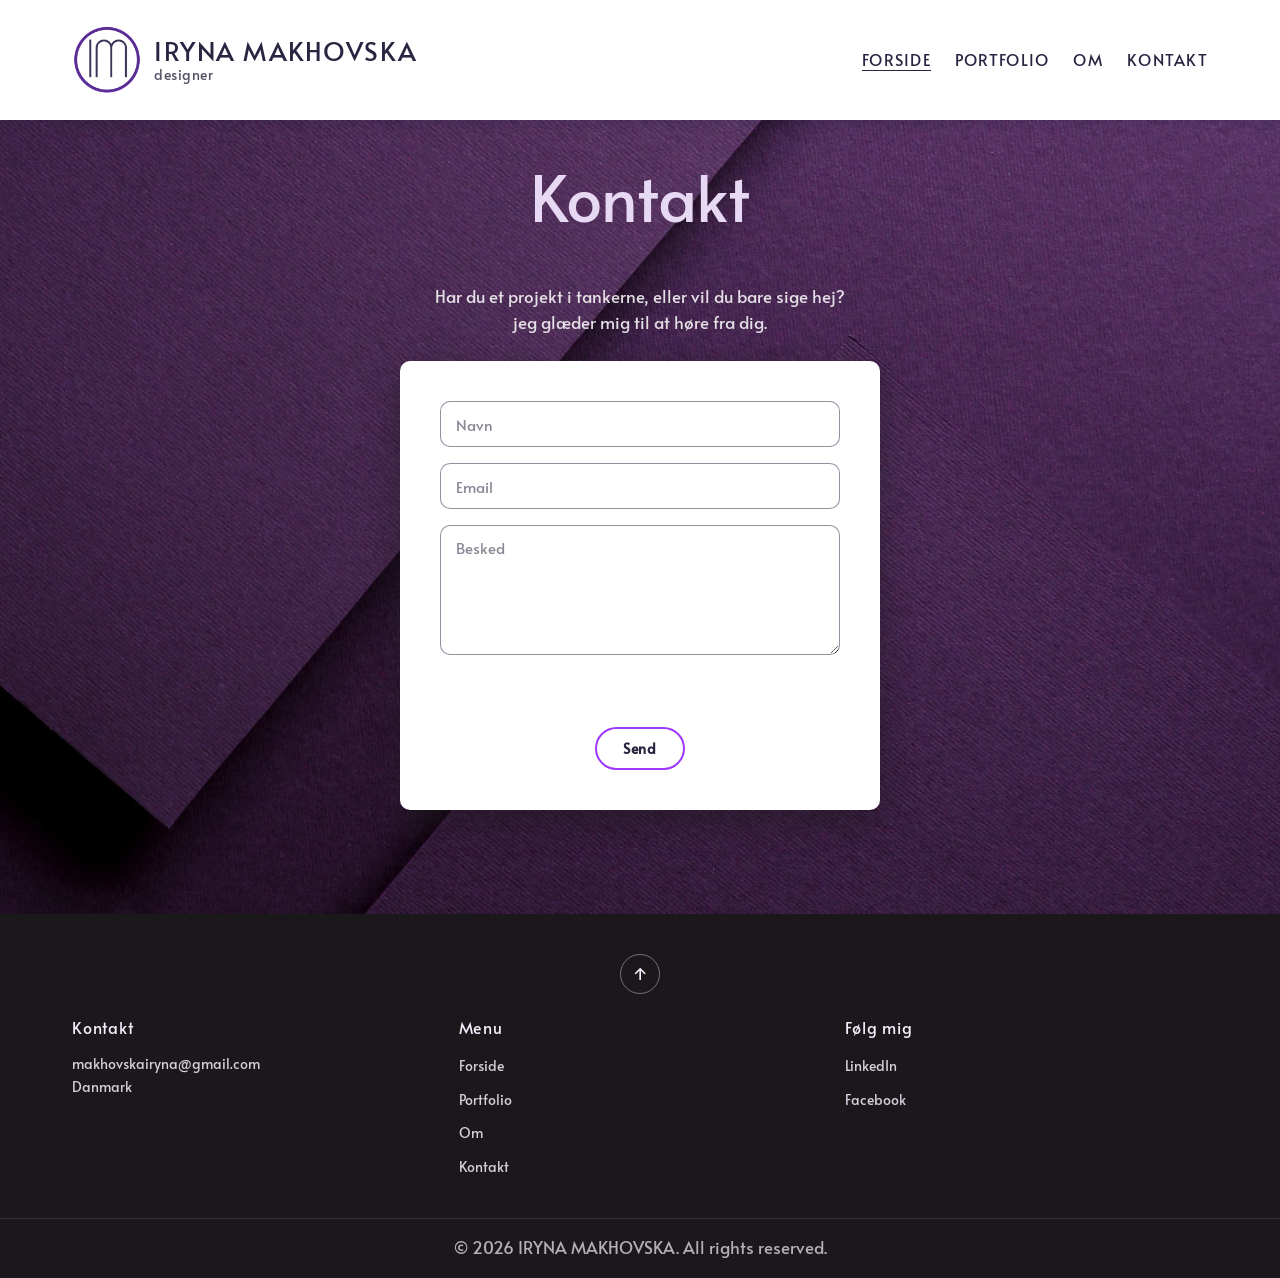
==== commit 159f9130: "indhold, tilføjelse" ====
--- a/kontakt.html
+++ b/kontakt.html
@@ -61,7 +61,7 @@
 
       <!-- KONTAKT -->
     <section class="contact-section" id="kontakt">
-      <h1 class="section-heading">Kontakt</h1>
+      <h1 class="contact-heading">Kontakt</h1>
        <div class="section-intro">
           <p>Har du et projekt i tankerne, eller vil du bare sige hej? </p>
           <p> jeg glæder mig til at høre fra dig.</p>
@@ -112,8 +112,8 @@
     <div class="footer-col">
       <h3>Følg mig</h3>
       <ul>
-        <li><a href="#">LinkedIn</a></li>
-        <li><a href="#">Facebook</a></li>
+        <li><a href="https://www.linkedin.com/in/iryna-makhovska/">LinkedIn</a></li>
+        <li><a href="https://www.facebook.com/iryna.makhovska">Facebook</a></li>
       </ul>
     </div>
   </div>
@@ -122,5 +122,6 @@
     <p>© <span id="year"></span> IRYNA MAKHOVSKA. All rights reserved.</p>
   </div>
 </footer>
+<script type="module" src="js/main.js"></script>
 </body>
 </html>
--- a/css/style.css
+++ b/css/style.css
@@ -358,7 +358,7 @@
   text-align: start;
   color: white;
   background-color: #1a181b;
-  border-radius: 20px;
+  border-radius: 10px;
   padding-bottom: 3rem;
 }
 @media (min-width: 700px) {
@@ -375,7 +375,7 @@
 }
 
 .about-image img {
-  border-radius: 20px;
+  border-radius: 10px;
   margin: 0 auto;
 }
 
@@ -405,7 +405,7 @@
 .competence-col {
   position: relative;
   min-height: 340px;
-  border-radius: 20px;
+  border-radius: 10px;
   overflow: hidden;
   background-size: cover;
   background-position: center;
@@ -526,7 +526,7 @@
   display: block;
   aspect-ratio: 4/3;
   overflow: hidden;
-  border-radius: 20px;
+  border-radius: 10px;
   text-decoration: none;
   text-align: center;
   box-shadow: 0 12px 30px rgba(26, 24, 27, 0.5);
@@ -579,6 +579,11 @@
 }
 
 .section-heading {
+  text-align: center;
+  color: #2b2440;
+}
+
+.contact-heading {
   color: #e7d9f4;
 }
 
@@ -594,7 +599,7 @@
   max-width: 480px;
   margin: 0 auto;
   background-color: white;
-  border-radius: 20px;
+  border-radius: 10px;
   padding: 2.5rem;
   margin-bottom: 4rem;
   display: flex;
@@ -608,7 +613,7 @@
   font-size: 0.95rem;
   padding: 0.75em 1em;
   border: 1px solid rgba(43, 36, 64, 0.5);
-  border-radius: 20px;
+  border-radius: 10px;
   background: #ffffff;
 }
 .contact-form-field::-moz-placeholder {
@@ -711,7 +716,7 @@
   display: grid;
   max-width: 1100px;
   margin: 0 auto 4rem;
-  border-radius: 20px;
+  border-radius: 10px;
   overflow: hidden;
 }
 @media (min-width: 700px) {
@@ -767,7 +772,7 @@
 
 .case-process-item img {
   width: 100%;
-  border-radius: 20px;
+  border-radius: 10px;
   margin-bottom: 1rem;
 }
 .case-process-item h3 {
@@ -797,7 +802,7 @@
 
 .skill-card {
   background: #e7d9f4;
-  border-radius: 20px;
+  border-radius: 10px;
   overflow: hidden;
   box-shadow: 0 8px 20px rgba(26, 24, 27, 0.12);
   display: flex;
@@ -835,26 +840,56 @@
   opacity: 0.9;
 }
 
-/* Flydende kontakt-knap  */
-.floating-contact {
-  position: fixed;
-  right: 1rem;
-  bottom: 1rem;
-  z-index: 500;
-  display: inline-block;
-  padding: 0.65em 1.5em;
-  border-radius: 999px;
-  background: #9f38ff;
-  color: #ffffff;
-  font-family: "Alata", Georgia, serif;
-  font-weight: 600;
-  font-size: 0.9rem;
-  text-decoration: none;
-  box-shadow: 0 6px 18px rgba(26, 24, 27, 0.35);
-  transition: transform 0.15s ease;
-}
-.floating-contact:hover, .floating-contact:focus-visible {
-  transform: scale(1.05);
+/* ARBEJDSPROCESS (om.html) */
+.process-row {
+  display: flex;
+  flex-wrap: wrap;
+  justify-content: center;
+  align-items: flex-start;
+  gap: 1.5rem;
+  max-width: 1100px;
+  margin: 0 auto;
+  padding: 0 1rem;
+}
+
+.process-step {
+  flex: 1 1 160px;
+  max-width: 200px;
+  text-align: center;
+  color: #f4eefc;
+}
+.process-step h3 {
+  font-size: 1.1rem;
+  margin: 1rem 0 0.5rem;
+}
+.process-step p {
+  font-size: 0.85rem;
+  opacity: 0.85;
+}
+
+.process-icon {
+  display: flex;
+  align-items: center;
+  justify-content: center;
+  width: 2.5rem;
+  height: 2.5rem;
+  margin: 0 auto;
+  border-radius: 50%;
+  border: 2px solid #9f38ff;
+  color: #9f38ff;
+  font-weight: 700;
+}
+
+.process-arrow {
+  display: none;
+  align-self: center;
+  color: rgba(244, 238, 252, 0.4);
+  font-size: 1.3rem;
+}
+@media (min-width: 700px) {
+  .process-arrow {
+    display: block;
+  }
 }
 
 /* 1200px */
